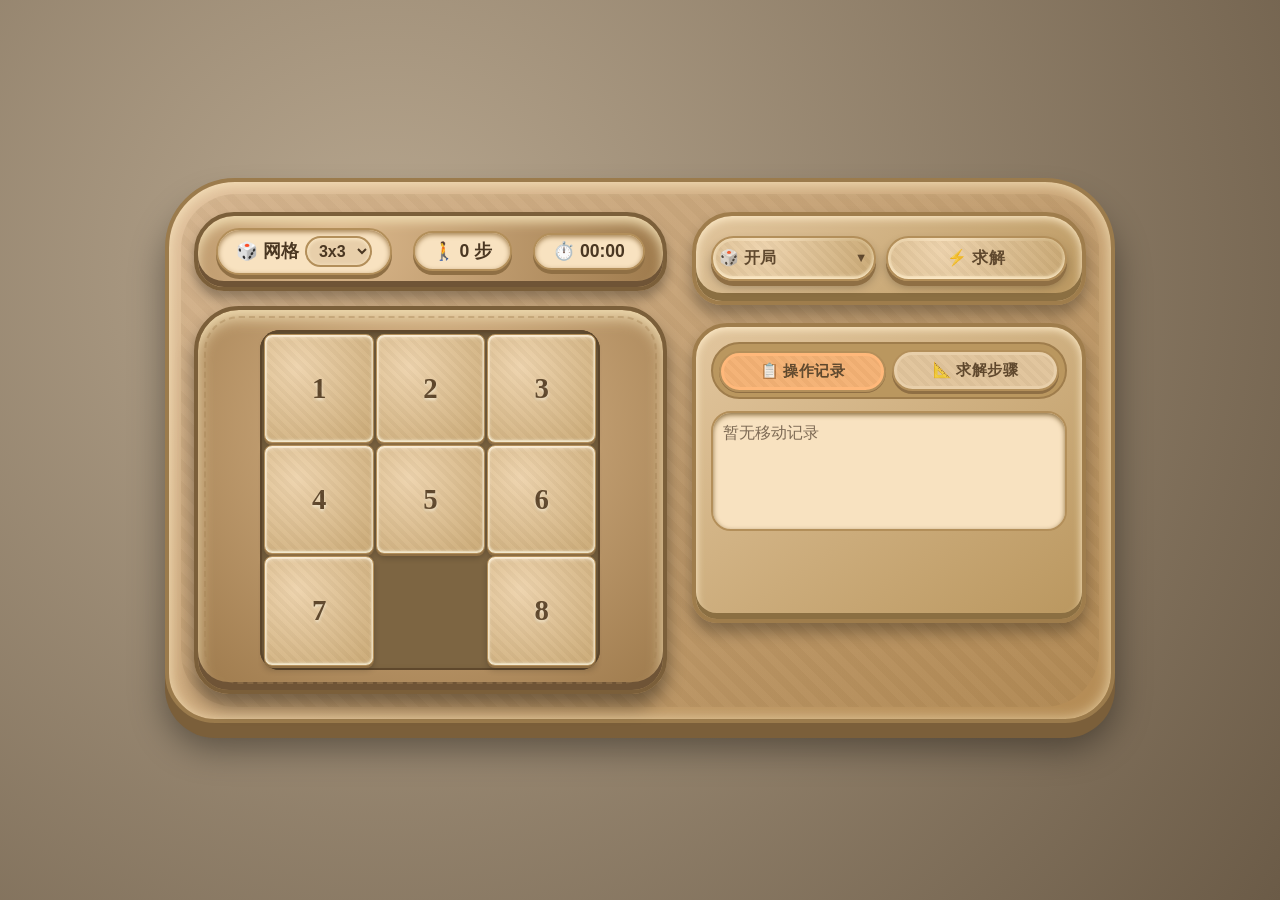
==== index.html @ e774a925 "加入更多尺寸支持，加入测试，调整求解处理逻辑" ====
<!DOCTYPE html>
<html>
<head>
    <meta charset="UTF-8">
    <title>数字华容道 · 增强版</title>
    <link rel="stylesheet" href="style.css">
</head>
<body>
    <div class="game-container">
        <div class="main-layout">
            <div class="left-section">
                <!-- 顶部状态栏：网格配置/步数/计时 -->
                <div class="game-stats-bar">
                    <div class="stat-item">
                        <span>🎲 网格</span>
                        <select id="gridSizeSelect">
                            <option value="3">3x3</option>
                            <option value="4">4x4</option>
                            <option value="5">5x5</option>
                        </select>
                    </div>
                    <div class="stat-item" id="moveCountDisplay">🚶 0 步</div>
                    <div class="stat-item" id="timerDisplay">⏱️ 00:00</div>
                </div>

                <div class="board-wrapper">
                    <div class="board" id="board"></div>
                </div>
            </div>

            <div class="right-section">
                <div class="control-panel">
                    <!-- 两个按钮方案：开局（下拉）+ 求解 -->
                    <div class="button-row">
                        <div class="dropdown" id="startDropdown">
                            <button class="dropdown-btn" id="startBtn">
                                <span>🎲 开局</span>
                                <span style="font-size: 0.8rem;">▼</span>
                            </button>
							<div class="dropdown-content" id="startDropdownContent">
								<div class="dropdown-item" data-action="reset">重置棋盘</div>
								<div class="dropdown-item" data-action="random">随机开局</div>
								<div class="dropdown-item" data-action="easy">简单开局</div>
								<div class="dropdown-item" data-action="hard">困难开局</div>
								<div class="dropdown-item" data-action="manual">手动设置</div>
							</div>
                        </div>

                        <button id="solveBtn">⚡ 求解</button>
                    </div>
                </div>

                <div class="info-panel" id="infoPanel">
                    <!-- 标签页头 -->
                    <div class="tab-header">
                        <button class="tab-btn active" data-tab="record">📋 操作记录</button>
                        <button class="tab-btn" data-tab="steps">📐 求解步骤</button>
                    </div>
                    <!-- 操作记录标签页 -->
                    <div class="tab-content">
                        <div class="tab-pane active" id="tabRecord">
                            <div class="move-record" id="moveRecord">暂无移动记录</div>
                        </div>
                        <div class="tab-pane" id="tabSteps">
                            <div class="steps-container" id="stepsContainer">
                                <div class="empty-message">点击求解查看步骤</div>
                            </div>
                        </div>
                    </div>
                </div>
            </div>
        </div>
    </div>

    <!-- 手动输入弹窗 -->
    <div id="inputModal" class="modal-overlay" style="display: none;">
        <div class="modal-content">
            <div class="modal-title">✏️ 手动输入</div>
            <div class="modal-hint" id="modalHint">
                <span>空</span> 表示空格，0亦可
            </div>
            <div class="modal-error" id="modalError">
                ⚠️ 输入无效！必须包含1~N各一次，且有一个空格
            </div>
            <div class="modal-input-grid" id="modalInputGrid"></div>
            <div class="modal-buttons">
                <button class="modal-cancel" id="modalCancelBtn">取消</button>
                <button class="modal-confirm" id="modalConfirmBtn">应用</button>
            </div>
        </div>
    </div>

    <!-- 先加载求解器，再加载主逻辑 -->
    <script src="solver.js"></script>
    <script src="script.js"></script>
</body>
</html>
---- style.css ----
* {
    box-sizing: border-box;
    user-select: none;
}

body {
    background: #8b7a62;
    background-image: radial-gradient(circle at 30% 30%, #b8a78f, #6b5b47);
    min-height: 100vh;
    display: flex;
    justify-content: center;
    align-items: center;
    font-family: 'Segoe UI', 'Comic Sans MS', 'Chalkboard', cursive, sans-serif;
    margin: 0;
    padding: 16px;
}

.game-container {
    background: #c9a87c;
    background-image: linear-gradient(145deg, #e0c09c, #b48b54);
    border-radius: 70px 70px 50px 50px;
    padding: 30px 25px 25px 25px;
    box-shadow: 0 15px 0 #7b5f3a, 0 25px 35px rgba(0,0,0,0.4), inset 0 2px 15px rgba(255,240,200,0.8);
    border: 4px solid #9b7b4c;
    max-width: 950px;
    width: 100%;
    position: relative;
}

.game-container::after {
    content: "";
    position: absolute;
    top: 12px;
    left: 12px;
    right: 12px;
    bottom: 12px;
    border-radius: 55px;
    background: repeating-linear-gradient(45deg, rgba(160,130,90,0.15) 0px, rgba(160,130,90,0.15) 8px, rgba(130,100,60,0.15) 8px, rgba(130,100,60,0.15) 16px);
    pointer-events: none;
    z-index: 0;
}

.main-layout {
    display: flex;
    gap: 25px;
    align-items: flex-start;
    position: relative;
    z-index: 1;
}

.left-section {
    flex: 1.2;
    min-width: 350px;
    display: flex;
    flex-direction: column;
    gap: 15px;
}

/* 顶部状态栏/设置区 */
.game-stats-bar {
    background: #b28b5a;
    background: radial-gradient(circle at 30% 30%, #dbb88c, #9e7a4c);
    padding: 12px 18px;
    border-radius: 40px 40px 30px 30px;
    box-shadow: inset 0 -6px 0 #6f5436, inset 0 6px 12px #efdbb0, 0 8px 12px rgba(0,0,0,0.3);
    border: 4px solid #7b5f3a;
    display: flex;
    align-items: center;
    justify-content: space-between;
    flex-wrap: wrap;
    gap: 10px;
}

.stat-item {
    background: #f8e2c0;
    border-radius: 50px;
    padding: 6px 18px;
    font-size: 1.1rem;
    font-weight: 600;
    color: #4a3722;
    border: 2px solid #b38f5a;
    box-shadow: inset 0 2px 5px #a58354, 0 4px 0 #8f6f44;
    display: inline-flex;
    align-items: center;
    gap: 6px;
}

.stat-item select {
    background: #e8cfaa;
    border: 2px solid #b38f5a;
    border-radius: 30px;
    padding: 4px 8px;
    font-size: 1rem;
    font-weight: 600;
    color: #4a3722;
    outline: none;
    cursor: pointer;
    box-shadow: inset 0 1px 4px #ffeecc;
}

.board-wrapper {
    background: #b28b5a;
    background: radial-gradient(circle at 50% 30%, #dbb88c, #9e7a4c);
    padding: 20px 15px;
    border-radius: 45px 45px 35px 35px;
    box-shadow: inset 0 -8px 0 #6f5436, inset 0 8px 15px #efdbb0, 0 12px 18px rgba(0,0,0,0.4);
    border: 4px solid #7b5f3a;
    position: relative;
    display: flex;
    justify-content: center;
}

.board-wrapper::before {
    content: "";
    position: absolute;
    top: 6px;
    left: 6px;
    right: 6px;
    bottom: 6px;
    border-radius: 35px;
    border: 2px dashed #a58354;
    opacity: 0.4;
    pointer-events: none;
}

/* 棋盘 */
.board {
    display: grid;
    gap: 2px;
    background: #7d6542;
    padding: 4px;
    border-radius: 20px;
    width: 100%;
    aspect-ratio: 1 / 1;
    max-width: 340px;
    box-shadow: inset 0 0 0 2px #5f482c, inset 0 4px 8px #4f3f28;
    transition: opacity 0.15s ease, filter 0.15s ease;
}

/* 通关后锁定棋盘的视觉反馈（script.js 会给 #board 加 locked 类） */
.board.locked {
    opacity: 0.92;
    filter: saturate(0.92) contrast(0.98);
}

.board.locked::after {
    content: "🎉 通关成功";
    position: absolute;
    inset: 0;
    display: flex;
    align-items: center;
    justify-content: center;
    font-weight: 800;
    letter-spacing: 2px;
    font-size: 1.25rem;
    color: #5a3e2a;
    text-shadow: 0 2px 6px rgba(255, 240, 200, 0.9);
    background: rgba(255, 232, 200, 0.65);
    border-radius: 20px;
    pointer-events: none;
    backdrop-filter: blur(2px);
}

/* 瓷砖 */
.tile {
    background: #e8cfaa;
    background: radial-gradient(circle at 30% 30%, #f8e2c0, #cbad7a);
    display: flex;
    align-items: center;
    justify-content: center;
    font-size: 1.8rem;
    font-weight: 700;
    color: #4a3722;
    text-shadow: 0 2px 3px rgba(255,255,240,0.8);
    font-family: 'Segoe UI', 'Comic Sans MS', cursive;
    position: relative;
    width: 100%;
    height: 100%;
    border-radius: 8px;
    box-shadow: 0 2px 0 #8f6f44, 0 4px 6px rgba(0,0,0,0.2), inset 0 -2px 3px rgba(255,255,240,0.7), inset 0 2px 4px #fff6e5;
    border: 1px solid #b38f5a;
    cursor: grab;
    transition: transform 0.1s ease, box-shadow 0.1s ease, opacity 0.1s ease, filter 0.1s ease;
}

.tile::after {
    content: "";
    position: absolute;
    top: 2px;
    left: 2px;
    right: 2px;
    bottom: 2px;
    border-radius: 6px;
    background: repeating-linear-gradient(45deg, rgba(200,160,110,0.2) 0px, rgba(200,160,110,0.2) 4px, rgba(170,130,80,0.2) 4px, rgba(170,130,80,0.2) 8px);
    pointer-events: none;
}

.tile:active {
    cursor: grabbing;
    transform: scale(0.96);
    box-shadow: 0 1px 0 #8f6f44, 0 3px 5px rgba(0,0,0,0.2);
}

.tile.dragging {
    opacity: 0.8;
    transform: scale(0.94);
    box-shadow: 0 4px 8px rgba(0,0,0,0.3);
    z-index: 10;
}

.tile.empty {
    background: transparent;
    box-shadow: none;
    border: none;
    cursor: default;
    pointer-events: none;
}

.tile.empty::after {
    display: none;
}

/* 锁定时：瓷砖显示不可操作（JS 已经不绑事件，这里只是视觉提示） */
.board.locked .tile:not(.empty) {
    cursor: not-allowed;
    filter: grayscale(0.05);
}

.right-section {
    flex: 1;
    min-width: 260px;
    display: flex;
    flex-direction: column;
    gap: 18px;
}

.control-panel {
    background: #cbab7c;
    background: linear-gradient(145deg, #e2c69e, #ba975f);
    border-radius: 40px 40px 30px 30px;
    padding: 20px 15px;
    box-shadow: inset 0 -8px 0 #8b6f42, 0 10px 15px rgba(0,0,0,0.3), inset 0 2px 10px #ffeecc;
    border: 4px solid #9f7d4c;
}

.button-row {
    display: flex;
    gap: 10px;
    margin-bottom: 10px;
}

.button-row:last-child {
    margin-bottom: 0;
}

button, .dropdown-btn {
    background: #e8cfaa;
    background: radial-gradient(circle at 30% 30%, #f8e2c0, #cbad7a);
    border: none;
    padding: 10px 6px;
    border-radius: 30px;
    font-size: 1rem;
    font-weight: 600;
    color: #4a3722;
    letter-spacing: 0.5px;
    box-shadow: 0 5px 0 #8f6f44, 0 6px 10px rgba(0,0,0,0.25), inset 0 -2px 4px #ffeecc;
    cursor: pointer;
    display: inline-flex;
    align-items: center;
    justify-content: center;
    gap: 4px;
    flex: 1;
    min-width: 75px;
    border: 2px solid #b38f5a;
    font-family: 'Segoe UI', 'Comic Sans MS', cursive;
    transition: all 0.08s ease;
    position: relative;
}

button::after, .dropdown-btn::after {
    content: "";
    position: absolute;
    top: 3px;
    left: 3px;
    right: 3px;
    bottom: 3px;
    border-radius: 25px;
    background: repeating-linear-gradient(45deg, rgba(200,160,110,0.2) 0px, rgba(200,160,110,0.2) 4px, rgba(170,130,80,0.2) 4px, rgba(170,130,80,0.2) 8px);
    pointer-events: none;
}

button:active, .dropdown-btn:active {
    transform: translateY(3px);
    box-shadow: 0 2px 0 #8f6f44, 0 5px 8px rgba(0,0,0,0.2);
}

.dropdown {
    position: relative;
    flex: 1;
}

.dropdown-btn {
    width: 100%;
    justify-content: space-between;
}

.dropdown-content {
    display: none;
    position: absolute;
    top: 100%;
    left: 0;
    right: 0;
    background: #e8cfaa;
    border-radius: 25px;
    margin-top: 8px;
    box-shadow: 0 8px 0 #8f6f44, 0 12px 20px rgba(0,0,0,0.4);
    z-index: 100;
    overflow: hidden;
    border: 2px solid #b38f5a;
}

.dropdown-content.show {
    display: block;
}

.dropdown-item {
    padding: 10px 12px;
    text-align: center;
    cursor: pointer;
    font-size: 0.95rem;
    font-weight: 500;
    color: #4a3722;
    border-bottom: 2px solid #b38f5a;
    transition: 0.1s;
    background: #f8e2c0;
}

.dropdown-item:last-child {
    border-bottom: none;
}

.dropdown-item:hover {
    background: #ecdbbf;
}

.dropdown-item.selected {
    background: #c5d9a8;
    font-weight: 600;
}

.info-panel {
    background: #cbab7c;
    background: linear-gradient(145deg, #e2c69e, #ba975f);
    border-radius: 35px 35px 25px 25px;
    padding: 15px;
    box-shadow: inset 0 -6px 0 #8b6f42, 0 10px 15px rgba(0,0,0,0.3), inset 0 2px 8px #ffeecc;
    border: 4px solid #9f7d4c;
    min-height: 300px;
    display: flex;
    flex-direction: column;
}

/* 标签页样式 */
.tab-header {
    display: flex;
    gap: 6px;
    margin-bottom: 12px;
    background: #ba975f;
    padding: 6px;
    border-radius: 40px;
    border: 2px solid #9f7d4c;
}

.tab-btn {
    flex: 1;
    background: #e8cfaa;
    border: none;
    padding: 8px 5px;
    border-radius: 30px;
    font-size: 0.95rem;
    font-weight: 600;
    color: #4a3722;
    cursor: pointer;
    box-shadow: 0 3px 0 #8f6f44;
    transition: 0.1s;
    border: 2px solid #b38f5a;
}

.tab-btn.active {
    background: #ffb87a;
    transform: translateY(1px);
    box-shadow: 0 1px 0 #8f6f44;
}

.tab-content {
    flex: 1;
    display: flex;
    flex-direction: column;
    min-height: 0;
}

.tab-pane {
    display: none;
    flex-direction: column;
    flex: 1;
}

.tab-pane.active {
    display: flex;
}

/* 移动记录区域 */
.move-record {
    background: #f8e2c0;
    border-radius: 20px;
    padding: 10px;
    border: 2px solid #b38f5a;
    box-shadow: inset 0 2px 5px #8b6f42;
    max-height: 180px;
    min-height: 120px;
    overflow-y: auto;
    display: flex;
    flex-wrap: wrap;
    gap: 5px;
    align-content: flex-start;
}

.move-item {
    padding: 4px 8px;
    background: #e8cfaa;
    border-radius: 15px;
    font-size: 0.9rem;
    border: 1px solid #b38f5a;
    display: inline-block;
}

.move-item.current {
    background: #ffb87a;
    font-weight: 600;
}

.steps-container {
    flex: 1;
    display: flex;
    flex-direction: column;
    min-height: 0;
}

.steps-header {
    display: flex;
    justify-content: space-between;
    align-items: center;
    color: #4a3722;
    font-weight: 600;
    margin-bottom: 8px;
    flex-shrink: 0;
}

.steps-count {
    background: #f8e2c0;
    padding: 5px 12px;
    border-radius: 25px;
    font-size: 1rem;
    box-shadow: inset 0 2px 5px #9f7d4c, 0 3px 0 #8f6f44;
    border: 2px solid #b38f5a;
}

.steps-nav {
    display: flex;
    gap: 5px;
    align-items: center;
}

.steps-nav button {
    min-width: 45px;
    padding: 5px 6px;
    font-size: 0.85rem;
    box-shadow: 0 4px 0 #8f6f44;
}

.steps-nav span {
    font-size: 0.9rem;
    background: #f8e2c0;
    padding: 4px 8px;
    border-radius: 25px;
    color: #4a3722;
    border: 2px solid #b38f5a;
    box-shadow: inset 0 2px 4px #9f7d4c;
}

.steps-list {
    background: #f0dbb8;
    border-radius: 20px;
    padding: 10px;
    max-height: 150px;
    overflow-y: auto;
    border: 2px solid #b38f5a;
    box-shadow: inset 0 2px 8px #8b6f42;
    display: flex;
    flex-wrap: wrap;
    gap: 5px;
    align-items: center;
    align-content: flex-start;
}

.step-badge {
    padding: 5px 10px;
    border-radius: 20px;
    font-size: 0.9rem;
    font-weight: 600;
    border: 2px solid;
    cursor: pointer;
    transition: 0.1s;
    font-family: 'Courier New', monospace;
    min-width: 45px;
    text-align: center;
}

.step-badge.start {
    background: #f8e2c0;
    color: #4a3722;
    border-color: #b38f5a;
}

.step-badge.start.current {
    background: #ffb87a;
    border-color: #d97c2b;
    font-weight: 700;
    box-shadow: 0 0 0 2px #ffe0a0;
}

.step-badge.executed {
    background: #c5d9a8;
    color: #2d5a2d;
    border-color: #5a8f5a;
}

.step-badge.pending {
    background: #b8c9e6;
    color: #2d4a6d;
    border-color: #4a7a9f;
}

.step-badge.current {
    background: #ffb87a;
    color: #4d3e2b;
    border-color: #d97c2b;
    font-weight: 700;
    box-shadow: 0 0 0 2px #ffe0a0;
}

.empty-message {
    color: #7e6b55;
    text-align: center;
    padding: 20px;
    font-style: italic;
    background: #f8e2c0;
    border-radius: 20px;
    border: 2px solid #b38f5a;
}

/* 弹窗样式 */
.modal-overlay {
    position: fixed;
    top: 0;
    left: 0;
    right: 0;
    bottom: 0;
    background: rgba(0, 0, 0, 0.5);
    display: flex;
    justify-content: center;
    align-items: center;
    z-index: 1000;
    backdrop-filter: blur(4px);
}

.modal-content {
    background: #f5e6d3;
    background: linear-gradient(145deg, #faefdf, #e8d2b5);
    border-radius: 60px 60px 40px 40px;
    padding: 30px;
    max-width: 500px;
    width: 90%;
    box-shadow: 0 15px 0 #b4915c, 0 25px 35px rgba(0,0,0,0.4), inset 0 2px 12px #fff6e5;
    border: 4px solid #c9a87c;
}

.modal-title {
    font-size: 1.8rem;
    font-weight: 700;
    color: #5a3e2a;
    margin-bottom: 20px;
    text-align: center;
    text-shadow: 0 2px 4px #ffefd0;
}

.modal-hint {
    color: #5a3e2a;
    font-size: 1rem;
    margin-bottom: 20px;
    text-align: center;
    background: #f8e2c0;
    padding: 10px;
    border-radius: 40px;
    border: 2px solid #b38f5a;
    box-shadow: inset 0 2px 6px #a58354;
}

.modal-hint span {
    display: inline-block;
    background: #7d6542;
    color: #f8e2c0;
    padding: 2px 10px;
    border-radius: 20px;
    margin: 0 4px;
}

.modal-input-grid {
    display: flex;
    flex-direction: column;
    gap: 10px;
    align-items: center;
    margin-bottom: 25px;
}

.modal-input-row {
    display: flex;
    gap: 10px;
    justify-content: center;
}

.modal-input-cell {
    width: 60px;
    height: 60px;
    background: #f8ede0;
    border: 3px solid #b38f5a;
    border-radius: 20px;
    text-align: center;
    font-size: 1.8rem;
    font-weight: 700;
    color: #5a3e2a;
    box-shadow: inset 0 3px 8px #b38f5a, 0 5px 0 #8f6f44;
    outline: none;
    transition: all 0.1s ease;
}

.modal-input-cell::placeholder {
    color: #c0a582;
    font-size: 1.2rem;
    opacity: 0.8;
}

.modal-input-cell:focus {
    border-color: #e6a345;
    background: #fff3dd;
    transform: scale(1.02);
}

.modal-input-cell.invalid {
    border-color: #d45a5a;
    background: #ffe8e8;
    box-shadow: inset 0 3px 8px #d45a5a, 0 5px 0 #a55a5a;
}

.modal-error {
    background: #d45a5a;
    color: white;
    padding: 12px 20px;
    border-radius: 40px;
    margin: 0 0 20px 0;
    text-align: center;
    font-weight: 600;
    font-size: 1rem;
    border: 2px solid #a54242;
    box-shadow: 0 5px 0 #7a3a3a, inset 0 2px 8px #ffb0b0;
    display: none;
}

.modal-error.show {
    display: block;
    animation: shake 0.3s ease;
}

@keyframes shake {
    0%, 100% {
        transform: translateX(0);
    }
    20% {
        transform: translateX(-5px);
    }
    40% {
        transform: translateX(5px);
    }
    60% {
        transform: translateX(-3px);
    }
    80% {
        transform: translateX(3px);
    }
}

.modal-buttons {
    display: flex;
    gap: 15px;
    justify-content: center;
}

.modal-buttons button {
    min-width: 110px;
    padding: 12px 15px;
    font-size: 1.1rem;
    box-shadow: 0 6px 0 #8f6f44;
}

.modal-confirm {
    background: #c5d9a8 !important;
    color: #2d5a2d !important;
}

.modal-cancel {
    background: #f0b8b8 !important;
    color: #a54242 !important;
}

.modal-buttons button:active {
    transform: translateY(4px);
    box-shadow: 0 2px 0 #8f6f44;
}
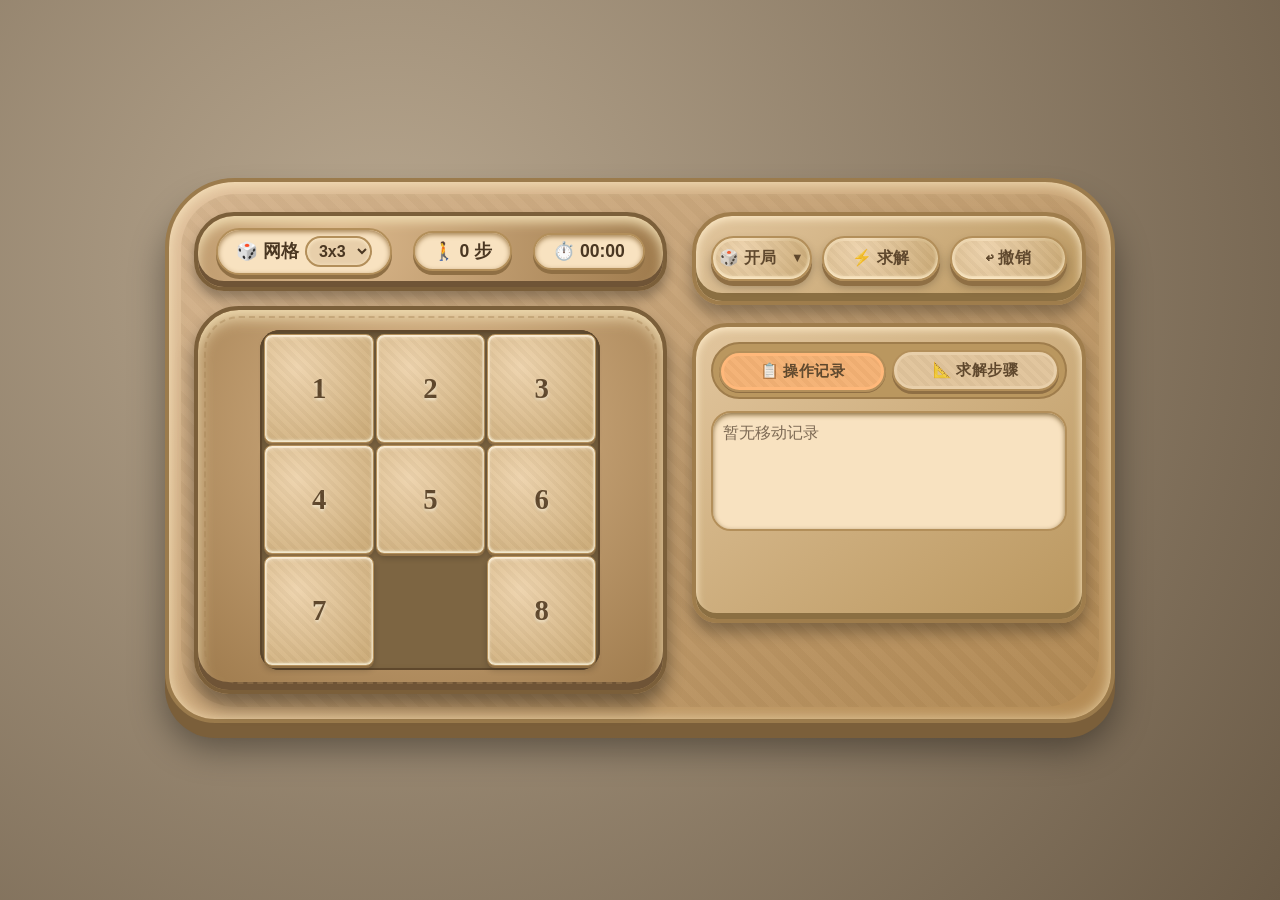
==== commit 79df34d7: "feat: v1.1 — 键盘操作/撤销/触摸支持/进度保存/响应式布局 新增功能： - 键盘方向键 ↑↓←→ 移动数字 - 撤销功能（↩ 按钮 + Ctrl+Z 快捷键） - 触摸拖拽和点击支持（移" ====
--- a/index.html
+++ b/index.html
@@ -1,7 +1,8 @@
 <!DOCTYPE html>
-<html>
+<html lang="zh-CN">
 <head>
     <meta charset="UTF-8">
+    <meta name="viewport" content="width=device-width, initial-scale=1.0">
     <title>数字华容道 · 增强版</title>
     <link rel="stylesheet" href="style.css">
 </head>
@@ -24,7 +25,7 @@
                 </div>
 
                 <div class="board-wrapper">
-                    <div class="board" id="board"></div>
+                    <div class="board" id="board" role="grid" aria-label="数字华容道棋盘"></div>
                 </div>
             </div>
 
@@ -47,6 +48,7 @@
                         </div>
 
                         <button id="solveBtn">⚡ 求解</button>
+                        <button id="undoBtn">↩ 撤销</button>
                     </div>
                 </div>
 
--- a/style.css
+++ b/style.css
@@ -725,4 +725,50 @@
 .modal-buttons button:active {
     transform: translateY(4px);
     box-shadow: 0 2px 0 #8f6f44;
+}
+
+/* ===== Toast 提示条 ===== */
+#gameToast {
+    position: fixed;
+    left: 50%;
+    top: 16px;
+    transform: translateX(-50%);
+    z-index: 9999;
+    max-width: 92vw;
+    padding: 10px 14px;
+    border-radius: 12px;
+    box-shadow: 0 10px 30px rgba(0,0,0,0.18);
+    font-size: 14px;
+    line-height: 1.4;
+    opacity: 0;
+    pointer-events: none;
+    transition: opacity 180ms ease, transform 180ms ease;
+}
+#gameToast .toast-title { font-weight: 700; margin-bottom: 2px; }
+#gameToast.success { background: #ecfdf5; border: 1px solid #a7f3d0; color: #065f46; }
+#gameToast.info    { background: #eff6ff; border: 1px solid #bfdbfe; color: #1e40af; }
+#gameToast.warning { background: #fffbeb; border: 1px solid #fde68a; color: #92400e; }
+#gameToast.error   { background: #fef2f2; border: 1px solid #fecaca; color: #991b1b; }
+
+/* ===== 响应式布局 ===== */
+@media (max-width: 768px) {
+    body { padding: 8px; }
+    .game-container {
+        border-radius: 30px 30px 20px 20px;
+        padding: 15px 12px;
+    }
+    .main-layout {
+        flex-direction: column;
+        gap: 15px;
+    }
+    .left-section, .right-section {
+        min-width: unset;
+        width: 100%;
+    }
+    .board { max-width: 100%; }
+    .tile { font-size: 1.4rem; }
+    .stat-item { font-size: 0.95rem; padding: 5px 12px; }
+    .info-panel { min-height: 200px; }
+    .modal-content { border-radius: 30px; padding: 20px; }
+    .modal-input-cell { width: 50px; height: 50px; font-size: 1.4rem; }
 }
